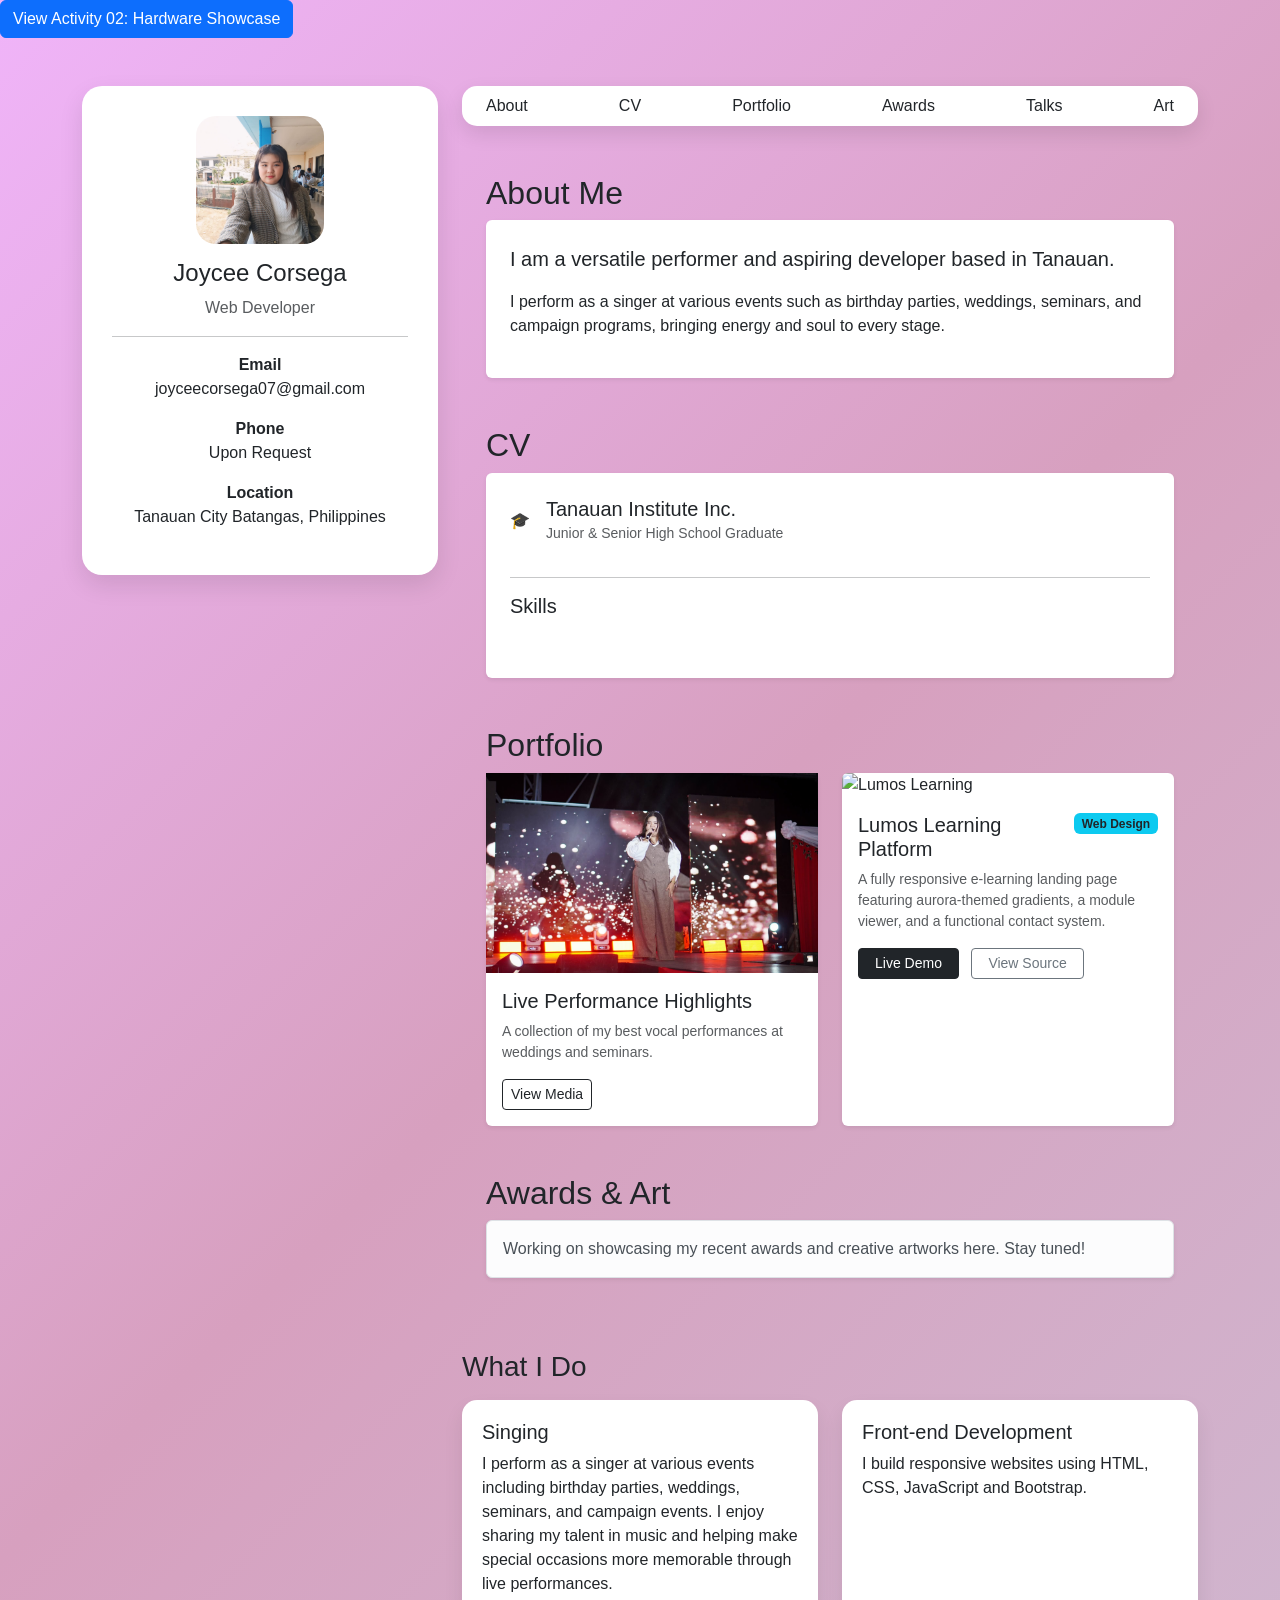
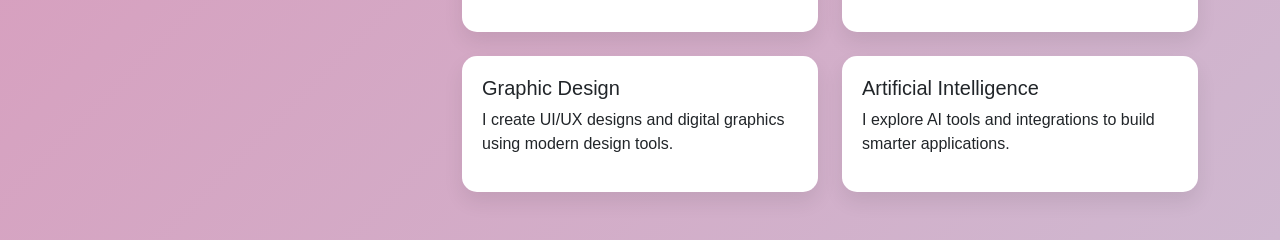
==== index.html @ 38aa0bbe "Add files via upload" ====
<!DOCTYPE html>
<html lang="en">

<head>
    <meta charset="UTF-8">
    <meta name="viewport" content="width=device-width, initial-scale=1">

    <title>My Portfolio</title>

    <!-- Bootstrap -->
    <link href="https://cdn.jsdelivr.net/npm/bootstrap@5.3.2/dist/css/bootstrap.min.css" rel="stylesheet">
       <a href="A02/index.html" class="btn btn-primary">View Activity 02: Hardware Showcase</a>

    <style>
        body {
            background: linear-gradient(135deg, #f0b4f9, #d7a0bf, #cfb8d0);
            font-family: Arial;
        }

        .profile-card {
            background: white;
            border-radius: 20px;
            padding: 30px;
            box-shadow: 0 10px 25px rgba(0, 0, 0, 0.1);
            text-align: center;
        }

        .profile-card img {
            width: 120px;
            height: 120px;
            border-radius: 20px;
            object-fit: cover;
            margin-bottom: 15px;
        }

        .info-card {
            background: white;
            border-radius: 15px;
            padding: 20px;
            box-shadow: 0 10px 20px rgba(0, 0, 0, 0.08);
            height: 100%;
        }

        .navbar {
            border-radius: 15px;
            box-shadow: 0 8px 20px rgba(0, 0, 0, 0.1);
        }
    </style>
</head>

<body>

    <div class="container py-5">

        <div class="row">

            <!-- LEFT PROFILE -->
            <div class="col-md-4 mb-4">

                <div class="profile-card">

                    <img src="jycee3.jpg" style="width:128px;height:128px;">

                    <h4>Joycee Corsega</h4>
                    <p class="text-muted">Web Developer</p>

                    <hr>

                    <p><strong>Email</strong><br>joyceecorsega07@gmail.com</p>
                    <p><strong>Phone</strong><br>Upon Request</p>
                    <p><strong>Location</strong><br>Tanauan City Batangas, Philippines</p>

                </div>

            </div>

            <!-- RIGHT CONTENT -->
            <div class="col-md-8">

                <!-- NAV -->
                <nav class="navbar navbar-light bg-white px-4 mb-4">
                    <a class="nav-link" href="#about">About</a>
                    <a class="nav-link" href="#cv">CV</a>
                    <a class="nav-link" href="#portfolio">Portfolio</a>
                    <a class="nav-link" href="#awards">Awards</a>
                    <a class="nav-link" href="#talks">Talks</a>
                    <a class="nav-link" href="#art">Art</a>
                </nav>

               <div class="content-wrapper p-4">

    <section id="about" class="mb-5">
        <h2 class="section-title">About Me</h2>
        <div class="card shadow-sm border-0 p-4 bg-glass">
            <p class="lead">I am a versatile performer and aspiring developer based in Tanauan.</p>
            <p>I perform as a singer at various events such as birthday parties, weddings, seminars, and campaign programs, bringing energy and soul to every stage.</p>
        </div>
    </section>

    <section id="cv" class="mb-5">
        <h2 class="section-title">CV</h2>
        <div class="card shadow-sm border-0 p-4">
            <div class="d-flex align-items-center mb-3">
                <div class="icon-box me-3">🎓</div>
                <div>
                    <h5 class="mb-0">Tanauan Institute Inc.</h5>
                    <small class="text-muted">Junior & Senior High School Graduate</small>
                </div>
            </div>
            <hr>
            <h5 class="mb-3">Skills</h5>
            <div class="d-flex flex-wrap gap-2">
                <span class="badge bg-soft-primary">Front-end Development</span>
                <span class="badge bg-soft-primary">Public Performance</span>
                <span class="badge bg-soft-primary">Event Hosting</span>
            </div>
        </div>
    </section>

    <section id="portfolio" class="mb-5">
        <h2 class="section-title">Portfolio</h2>
        <div class="row g-4">
            <div class="col-md-6">
                <div class="card project-card h-100 border-0 shadow-sm">
                  <div class="project-image-wrapper">
                    <img src="jycee....jpg" alt="Live Performance" class="img-fluid w-100" style="height: 200px; object-fit: cover;">
                </div>
                    <div class="card-body">
                        <h5>Live Performance Highlights</h5>
                        <p class="small text-muted">A collection of my best vocal performances at weddings and seminars.</p>
                        <button class="btn btn-sm btn-outline-dark">View Media</button>
                    </div>
                </div>
            </div>
         <div class="col-md-6">
            <div class="card project-card h-100 border-0 shadow-sm overflow-hidden">
                <div class="project-image-wrapper">
                    <img src="https://images.unsplash.com/photo-1588072432836-e10032774350?q=80&w=1200&auto=format&fit=crop" alt="Lumos Learning" class="img-fluid w-100" style="height: 200px; object-fit: cover;">
                </div>
                <div class="card-body">
                    <div class="d-flex justify-content-between align-items-start mb-2">
                        <h5 class="card-title mb-0">Lumos Learning Platform</h5>
                        <span class="badge bg-info text-dark">Web Design</span>
                    </div>
                    <p class="card-text small text-muted">
                        A fully responsive e-learning landing page featuring aurora-themed gradients, a module viewer, and a functional contact system.
                    </p>
                    <div class="mt-3">
                        <a href="LUMOS-LEARNING.html" class="btn btn-sm btn-dark px-3">Live Demo</a>
                        <button class="btn btn-sm btn-outline-secondary px-3 ms-2">View Source</button>
                    </div>
                </div>
            </div>
        </div>

    </div>
</section>

    <section id="awards" class="mb-5">
        <h2 class="section-title">Awards & Art</h2>
        <div class="alert alert-light border shadow-sm">
             Working on showcasing my recent awards and creative artworks here. Stay tuned!
        </div>
    </section>

</div>

                <!-- WHAT I DO -->
                <h3 class="mb-3">What I Do</h3>

                <div class="row g-4">

                    <div class="col-md-6">
                        <div class="info-card">
                            <h5>Singing</h5>
                            <p>
                                I perform as a singer at various events including birthday parties, weddings, seminars,
                                and campaign events. I enjoy sharing my talent in music and helping make special
                                occasions more memorable through live performances.
                            </p>
                        </div>
                    </div>

                    <div class="col-md-6">
                        <div class="info-card">
                            <h5>Front-end Development</h5>
                            <p>
                                I build responsive websites using HTML, CSS, JavaScript and Bootstrap.
                            </p>
                        </div>
                    </div>

                    <div class="col-md-6">
                        <div class="info-card">
                            <h5>Graphic Design</h5>
                            <p>
                                I create UI/UX designs and digital graphics using modern design tools.
                            </p>
                        </div>
                    </div>

                    <div class="col-md-6">
                        <div class="info-card">
                            <h5>Artificial Intelligence</h5>
                            <p>
                                I explore AI tools and integrations to build smarter applications.
                            </p>
                        </div>
                    </div>

                </div>

            </div>

        </div>

    </div>

</body>

</html>
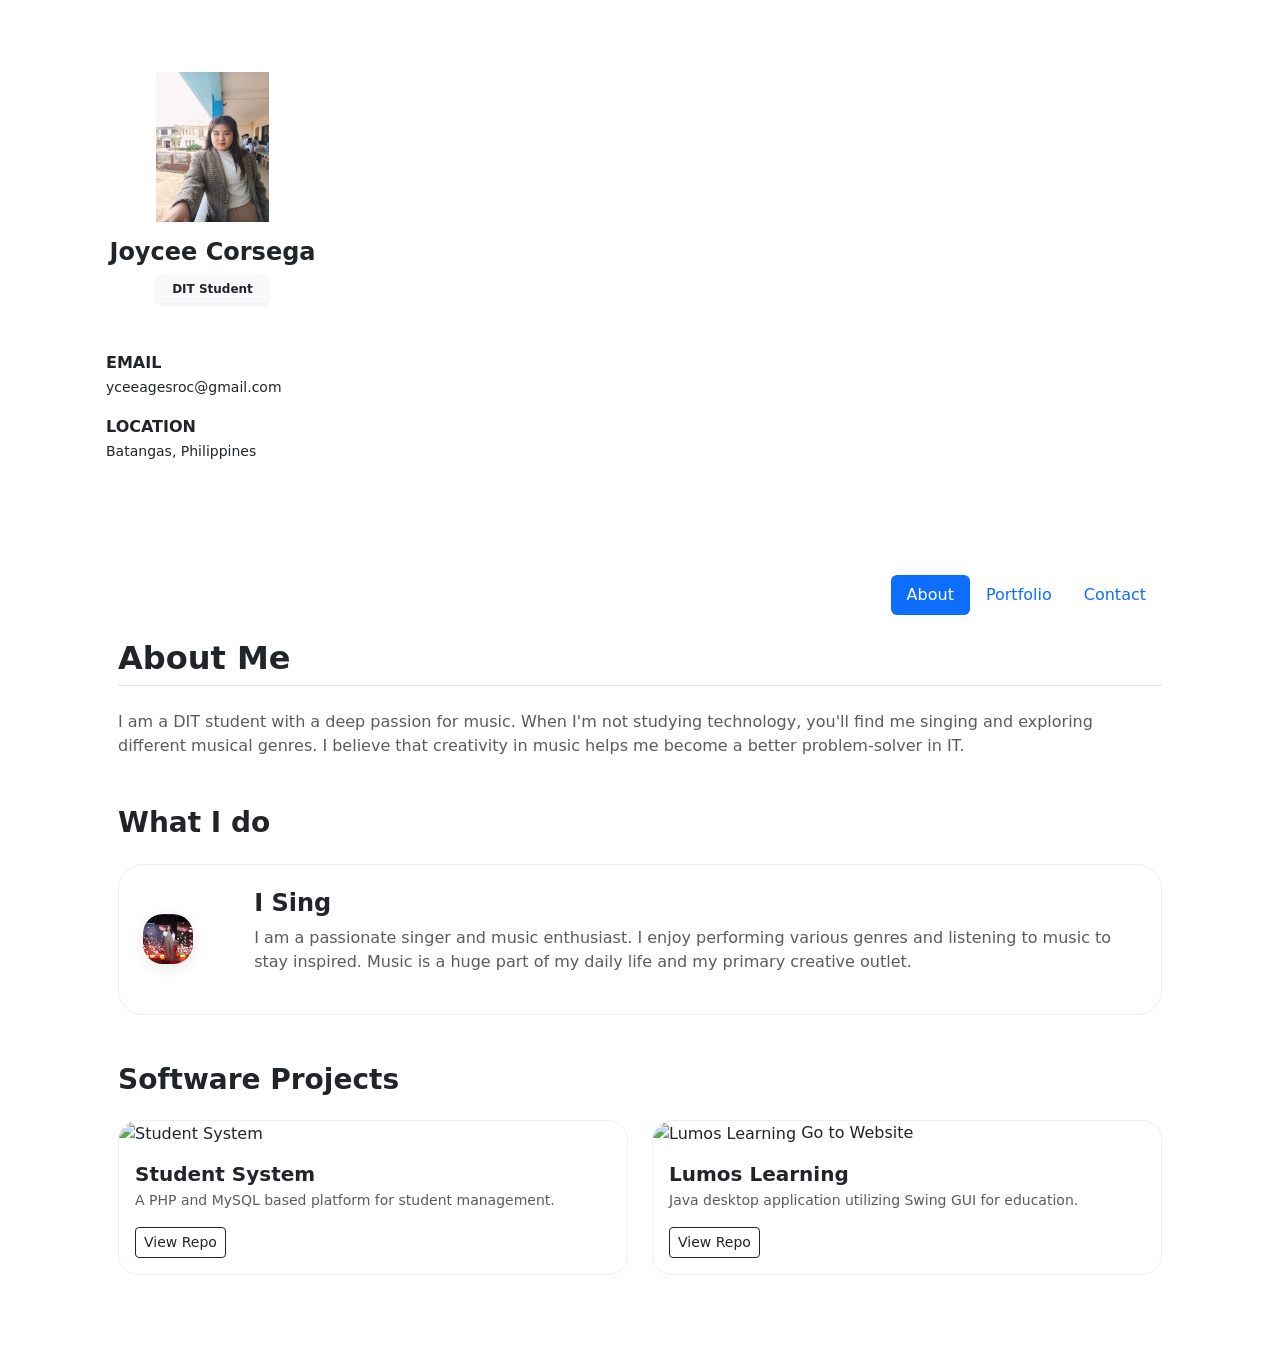
==== commit 8c43b8d1: "Initial commit" ====
--- a/index.html
+++ b/index.html
@@ -1,221 +1,78 @@
-<!DOCTYPE html>
-<html lang="en">
-
-<head>
-    <meta charset="UTF-8">
-    <meta name="viewport" content="width=device-width, initial-scale=1">
-
-    <title>My Portfolio</title>
-
-    <!-- Bootstrap -->
-    <link href="https://cdn.jsdelivr.net/npm/bootstrap@5.3.2/dist/css/bootstrap.min.css" rel="stylesheet">
-       <a href="A02/index.html" class="btn btn-primary">View Activity 02: Hardware Showcase</a>
-
-    <style>
-        body {
-            background: linear-gradient(135deg, #f0b4f9, #d7a0bf, #cfb8d0);
-            font-family: Arial;
-        }
-
-        .profile-card {
-            background: white;
-            border-radius: 20px;
-            padding: 30px;
-            box-shadow: 0 10px 25px rgba(0, 0, 0, 0.1);
-            text-align: center;
-        }
-
-        .profile-card img {
-            width: 120px;
-            height: 120px;
-            border-radius: 20px;
-            object-fit: cover;
-            margin-bottom: 15px;
-        }
-
-        .info-card {
-            background: white;
-            border-radius: 15px;
-            padding: 20px;
-            box-shadow: 0 10px 20px rgba(0, 0, 0, 0.08);
-            height: 100%;
-        }
-
-        .navbar {
-            border-radius: 15px;
-            box-shadow: 0 8px 20px rgba(0, 0, 0, 0.1);
-        }
-    </style>
-</head>
-
-<body>
-
-    <div class="container py-5">
-
-        <div class="row">
-
-            <!-- LEFT PROFILE -->
-            <div class="col-md-4 mb-4">
-
-                <div class="profile-card">
-
-                    <img src="jycee3.jpg" style="width:128px;height:128px;">
-
-                    <h4>Joycee Corsega</h4>
-                    <p class="text-muted">Web Developer</p>
-
-                    <hr>
-
-                    <p><strong>Email</strong><br>joyceecorsega07@gmail.com</p>
-                    <p><strong>Phone</strong><br>Upon Request</p>
-                    <p><strong>Location</strong><br>Tanauan City Batangas, Philippines</p>
-
-                </div>
-
-            </div>
-
-            <!-- RIGHT CONTENT -->
-            <div class="col-md-8">
-
-                <!-- NAV -->
-                <nav class="navbar navbar-light bg-white px-4 mb-4">
-                    <a class="nav-link" href="#about">About</a>
-                    <a class="nav-link" href="#cv">CV</a>
-                    <a class="nav-link" href="#portfolio">Portfolio</a>
-                    <a class="nav-link" href="#awards">Awards</a>
-                    <a class="nav-link" href="#talks">Talks</a>
-                    <a class="nav-link" href="#art">Art</a>
-                </nav>
-
-               <div class="content-wrapper p-4">
-
-    <section id="about" class="mb-5">
-        <h2 class="section-title">About Me</h2>
-        <div class="card shadow-sm border-0 p-4 bg-glass">
-            <p class="lead">I am a versatile performer and aspiring developer based in Tanauan.</p>
-            <p>I perform as a singer at various events such as birthday parties, weddings, seminars, and campaign programs, bringing energy and soul to every stage.</p>
-        </div>
-    </section>
-
-    <section id="cv" class="mb-5">
-        <h2 class="section-title">CV</h2>
-        <div class="card shadow-sm border-0 p-4">
-            <div class="d-flex align-items-center mb-3">
-                <div class="icon-box me-3">🎓</div>
-                <div>
-                    <h5 class="mb-0">Tanauan Institute Inc.</h5>
-                    <small class="text-muted">Junior & Senior High School Graduate</small>
-                </div>
-            </div>
-            <hr>
-            <h5 class="mb-3">Skills</h5>
-            <div class="d-flex flex-wrap gap-2">
-                <span class="badge bg-soft-primary">Front-end Development</span>
-                <span class="badge bg-soft-primary">Public Performance</span>
-                <span class="badge bg-soft-primary">Event Hosting</span>
-            </div>
-        </div>
-    </section>
-
-    <section id="portfolio" class="mb-5">
-        <h2 class="section-title">Portfolio</h2>
-        <div class="row g-4">
-            <div class="col-md-6">
-                <div class="card project-card h-100 border-0 shadow-sm">
-                  <div class="project-image-wrapper">
-                    <img src="jycee....jpg" alt="Live Performance" class="img-fluid w-100" style="height: 200px; object-fit: cover;">
-                </div>
-                    <div class="card-body">
-                        <h5>Live Performance Highlights</h5>
-                        <p class="small text-muted">A collection of my best vocal performances at weddings and seminars.</p>
-                        <button class="btn btn-sm btn-outline-dark">View Media</button>
-                    </div>
-                </div>
-            </div>
-         <div class="col-md-6">
-            <div class="card project-card h-100 border-0 shadow-sm overflow-hidden">
-                <div class="project-image-wrapper">
-                    <img src="https://images.unsplash.com/photo-1588072432836-e10032774350?q=80&w=1200&auto=format&fit=crop" alt="Lumos Learning" class="img-fluid w-100" style="height: 200px; object-fit: cover;">
-                </div>
-                <div class="card-body">
-                    <div class="d-flex justify-content-between align-items-start mb-2">
-                        <h5 class="card-title mb-0">Lumos Learning Platform</h5>
-                        <span class="badge bg-info text-dark">Web Design</span>
-                    </div>
-                    <p class="card-text small text-muted">
-                        A fully responsive e-learning landing page featuring aurora-themed gradients, a module viewer, and a functional contact system.
-                    </p>
-                    <div class="mt-3">
-                        <a href="LUMOS-LEARNING.html" class="btn btn-sm btn-dark px-3">Live Demo</a>
-                        <button class="btn btn-sm btn-outline-secondary px-3 ms-2">View Source</button>
-                    </div>
-                </div>
-            </div>
-        </div>
-
-    </div>
-</section>
-
-    <section id="awards" class="mb-5">
-        <h2 class="section-title">Awards & Art</h2>
-        <div class="alert alert-light border shadow-sm">
-             Working on showcasing my recent awards and creative artworks here. Stay tuned!
-        </div>
-    </section>
-
-</div>
-
-                <!-- WHAT I DO -->
-                <h3 class="mb-3">What I Do</h3>
-
-                <div class="row g-4">
-
-                    <div class="col-md-6">
-                        <div class="info-card">
-                            <h5>Singing</h5>
-                            <p>
-                                I perform as a singer at various events including birthday parties, weddings, seminars,
-                                and campaign events. I enjoy sharing my talent in music and helping make special
-                                occasions more memorable through live performances.
-                            </p>
-                        </div>
-                    </div>
-
-                    <div class="col-md-6">
-                        <div class="info-card">
-                            <h5>Front-end Development</h5>
-                            <p>
-                                I build responsive websites using HTML, CSS, JavaScript and Bootstrap.
-                            </p>
-                        </div>
-                    </div>
-
-                    <div class="col-md-6">
-                        <div class="info-card">
-                            <h5>Graphic Design</h5>
-                            <p>
-                                I create UI/UX designs and digital graphics using modern design tools.
-                            </p>
-                        </div>
-                    </div>
-
-                    <div class="col-md-6">
-                        <div class="info-card">
-                            <h5>Artificial Intelligence</h5>
-                            <p>
-                                I explore AI tools and integrations to build smarter applications.
-                            </p>
-                        </div>
-                    </div>
-
-                </div>
-
-            </div>
-
-        </div>
-
-    </div>
-
-</body>
-
-</html>+<!DOCTYPE html>
+<html lang="en">
+<head>
+    <meta charset="UTF-8">
+    <meta name="viewport" content="width=device-width, initial-scale=1.0">
+    <title>Personal Portfolio</title>
+    <link href="https://cdn.jsdelivr.net/npm/bootstrap@5.3.0/dist/css/bootstrap.min.css" rel="stylesheet">
+    <link href="https://fonts.googleapis.com/css2?family=Poppins:wght@300;400;600&display=swap" rel="stylesheet">
+    <link rel="stylesheet" href="style.css">
+</head>
+<body>
+
+<div class="container py-5">
+    <div class="row g-4">
+        
+        <div class="col-lg-3">
+            <div class="glass-card text-center p-4">
+                <img src="jycee3.jpg" style=”width:150px;height:150px;” alt="Profile" class="profile-img mb-3">
+                <h2 class="fw-bold h4">Joycee Corsega</h2>
+                <span class="badge bg-light text-dark mb-4 px-3 py-2 shadow-sm">DIT Student</span>
+                
+                <div class="text-start info-section mt-4">
+                    <p><strong>EMAIL</strong><br><small>yceeagesroc@gmail.com</small></p>
+                    <p><strong>LOCATION</strong><br><small>Batangas, Philippines</small></p>
+                </div>
+            </div>
+        </div>
+
+<div class="glass-card p-5">
+    <ul class="nav nav-pills justify-content-end mb-4">
+        <li class="nav-item"><a class="nav-link active" href="#">About</a></li>
+        <li class="nav-item"><a class="nav-link" href="#portfolio">Portfolio</a></li>
+        <li class="nav-item"><a class="nav-link" href="#">Contact</a></li>
+    </ul>
+
+    <h2 class="fw-bold mb-4 border-bottom pb-2">About Me</h2>
+    <p class="text-muted">I am a DIT student with a deep passion for music. When I'm not studying technology, you'll find me singing and exploring different musical genres. I believe that creativity in music helps me become a better problem-solver in IT.</p>
+
+    <h3 class="fw-bold mt-5 mb-4">What I do</h3>
+    <div class="row">
+        <div class="col-12">
+            <div class="service-card p-4 d-flex align-items-center"> 
+                <div class="me-4" style="width:150px;">
+                    <img src="jycee....jpg" alt="Singing" class="service-img-large">
+                </div>
+                <div>
+                    <h4 class="fw-bold">I Sing</h4>
+                    <p class="text-muted">I am a passionate singer and music enthusiast. I enjoy performing various genres and listening to music to stay inspired. Music is a huge part of my daily life and my primary creative outlet.</p>
+                </div>
+            </div>
+        </div>
+    </div>
+
+    <h3 id="portfolio" class="fw-bold mt-5 mb-4">Software Projects</h3>
+    <div class="row g-4">
+        <div class="col-md-6">
+            <div class="project-box p-0 overflow-hidden">
+                <img src="student-system.jpg" alt="Student System" class="w-100 project-preview">
+                <div class="p-3">
+                    <h5 class="fw-bold mb-1">Student System</h5>
+                    <p class="small text-muted">A PHP and MySQL based platform for student management.</p>
+                    <a href="https://github.com/yceeagesroc/Student-System" class="btn btn-sm btn-outline-dark">View Repo</a>
+                </div>
+            </div>
+        </div>
+        <div class="col-md-6">
+            <div class="project-box p-0 overflow-hidden">
+                <img src="practice1.html"alt="Lumos Learning" class="w-100 project-preview">
+                <a hrer="practice1.html">Go to Website</a>
+                <div class="p-3">
+                    <h5 class="fw-bold mb-1">Lumos Learning</h5>
+                    <p class="small text-muted">Java desktop application utilizing Swing GUI for education.</p>
+                    <a href="#" class="btn btn-sm btn-outline-dark">View Repo</a>
+                </div>
+            </div>
+        </div>
+    </div>
+</div>
--- a/style.css
+++ b/style.css
@@ -0,0 +1,39 @@
+/* Singing Section Image */
+.service-img-large {
+    width: 50px;
+    height: 50px;
+    object-fit: cover;
+    border-radius: 20px;
+    box-shadow: 0 4px 15px rgba(0,0,0,0.1);
+}
+
+/* Service Card Layout */
+.service-card {
+    background: white;
+    border-radius: 25px;
+    border: 1px solid #eee;
+    transition: 0.3s ease;
+}
+
+/* Project Boxes */
+.project-box {
+    background: white;
+    border-radius: 20px;
+    border: 1px solid #eee;
+    transition: 0.3s ease;
+}
+
+.project-box:hover {
+    transform: translateY(-8px);
+    box-shadow: 0 12px 24px rgba(0,0,0,0.1);
+}
+
+.project-preview {
+    height: 180px;
+    object-fit: cover;
+}
+
+/* Global Smooth Scroll */
+html {
+    scroll-behavior: smooth;
+}
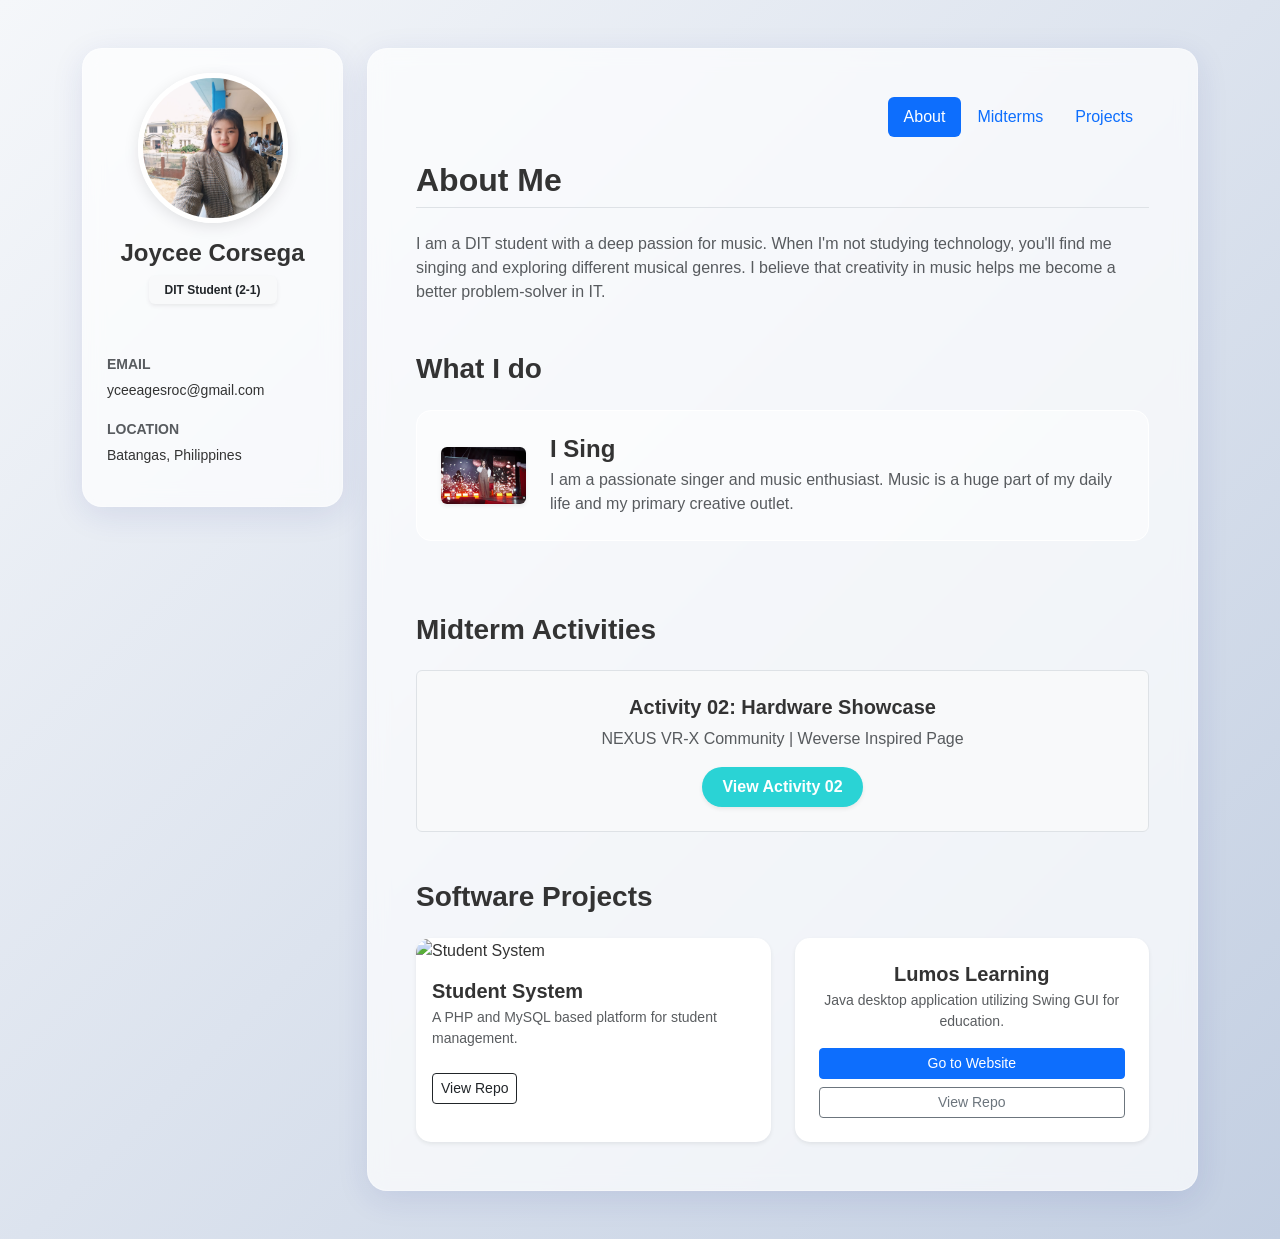
==== commit d1b06c7d: "Update index.html" ====
--- a/index.html
+++ b/index.html
@@ -3,10 +3,67 @@
 <head>
     <meta charset="UTF-8">
     <meta name="viewport" content="width=device-width, initial-scale=1.0">
-    <title>Personal Portfolio</title>
+    <title>Joycee Corsega | Portfolio</title>
     <link href="https://cdn.jsdelivr.net/npm/bootstrap@5.3.0/dist/css/bootstrap.min.css" rel="stylesheet">
     <link href="https://fonts.googleapis.com/css2?family=Poppins:wght@300;400;600&display=swap" rel="stylesheet">
-    <link rel="stylesheet" href="style.css">
+    <style>
+        /* Internal CSS para sigurado ang glass effect */
+        body {
+            background: linear-gradient(135deg, #f5f7fa 0%, #c3cfe2 100%);
+            font-family: 'Poppins', sans-serif;
+            min-height: 100vh;
+            color: #333;
+        }
+        .glass-card {
+            background: rgba(255, 255, 255, 0.7);
+            backdrop-filter: blur(10px);
+            border-radius: 20px;
+            border: 1px solid rgba(255, 255, 255, 0.3);
+            box-shadow: 0 8px 32px 0 rgba(31, 38, 135, 0.1);
+        }
+        .profile-img {
+            border: 5px solid white;
+            box-shadow: 0 4px 15px rgba(0,0,0,0.1);
+            object-fit: cover;
+            border-radius: 50%;
+        }
+        .service-card {
+            background: rgba(255, 255, 255, 0.5);
+            border-radius: 15px;
+            border: 1px solid white;
+            transition: 0.3s;
+        }
+        .project-box {
+            background: white;
+            border-radius: 15px;
+            overflow: hidden;
+            transition: 0.3s;
+        }
+        .project-box:hover {
+            transform: translateY(-5px);
+            box-shadow: 0 10px 25px rgba(0,0,0,0.1);
+        }
+        .project-preview {
+            height: 180px;
+            object-fit: cover;
+        }
+        .btn-custom {
+            border-radius: 20px;
+            padding: 8px 20px;
+            font-weight: 600;
+            transition: 0.3s;
+        }
+        .btn-weverse {
+            background-color: #2ad3d5;
+            color: white;
+            border: none;
+        }
+        .btn-weverse:hover {
+            background-color: #22b8ba;
+            color: white;
+            box-shadow: 0 4px 12px rgba(42, 211, 213, 0.4);
+        }
+    </style>
 </head>
 <body>
 
@@ -15,64 +72,90 @@
         
         <div class="col-lg-3">
             <div class="glass-card text-center p-4">
-                <img src="jycee3.jpg" style=”width:150px;height:150px;” alt="Profile" class="profile-img mb-3">
+                <img src="jycee3.jpg" style="width:150px; height:150px;" alt="Profile" class="profile-img mb-3">
                 <h2 class="fw-bold h4">Joycee Corsega</h2>
-                <span class="badge bg-light text-dark mb-4 px-3 py-2 shadow-sm">DIT Student</span>
+                <span class="badge bg-light text-dark mb-4 px-3 py-2 shadow-sm">DIT Student (2-1)</span>
                 
-                <div class="text-start info-section mt-4">
-                    <p><strong>EMAIL</strong><br><small>yceeagesroc@gmail.com</small></p>
-                    <p><strong>LOCATION</strong><br><small>Batangas, Philippines</small></p>
+                <div class="text-start mt-4">
+                    <p class="mb-1"><small class="text-muted fw-bold">EMAIL</small></p>
+                    <p class="small">yceeagesroc@gmail.com</p>
+                    <p class="mb-1"><small class="text-muted fw-bold">LOCATION</small></p>
+                    <p class="small">Batangas, Philippines</p>
                 </div>
             </div>
         </div>
 
-<div class="glass-card p-5">
-    <ul class="nav nav-pills justify-content-end mb-4">
-        <li class="nav-item"><a class="nav-link active" href="#">About</a></li>
-        <li class="nav-item"><a class="nav-link" href="#portfolio">Portfolio</a></li>
-        <li class="nav-item"><a class="nav-link" href="#">Contact</a></li>
-    </ul>
+        <div class="col-lg-9">
+            <div class="glass-card p-5">
+                
+                <ul class="nav nav-pills justify-content-end mb-4">
+                    <li class="nav-item"><a class="nav-link active" href="#">About</a></li>
+                    <li class="nav-item"><a class="nav-link" href="#midterms">Midterms</a></li>
+                    <li class="nav-item"><a class="nav-link" href="#portfolio">Projects</a></li>
+                </ul>
 
-    <h2 class="fw-bold mb-4 border-bottom pb-2">About Me</h2>
-    <p class="text-muted">I am a DIT student with a deep passion for music. When I'm not studying technology, you'll find me singing and exploring different musical genres. I believe that creativity in music helps me become a better problem-solver in IT.</p>
+                <h2 class="fw-bold mb-4 border-bottom pb-2">About Me</h2>
+                <p class="text-muted">I am a DIT student with a deep passion for music. When I'm not studying technology, you'll find me singing and exploring different musical genres. I believe that creativity in music helps me become a better problem-solver in IT.</p>
 
-    <h3 class="fw-bold mt-5 mb-4">What I do</h3>
-    <div class="row">
-        <div class="col-12">
-            <div class="service-card p-4 d-flex align-items-center"> 
-                <div class="me-4" style="width:150px;">
-                    <img src="jycee....jpg" alt="Singing" class="service-img-large">
+                <h3 class="fw-bold mt-5 mb-4">What I do</h3>
+                <div class="row">
+                    <div class="col-12">
+                        <div class="service-card p-4 d-flex align-items-center mb-4"> 
+                            <div class="me-4" style="width:120px;">
+                                <img src="jycee....jpg" alt="Singing" class="img-fluid rounded shadow-sm">
+                            </div>
+                            <div>
+                                <h4 class="fw-bold mb-1">I Sing</h4>
+                                <p class="text-muted mb-0">I am a passionate singer and music enthusiast. Music is a huge part of my daily life and my primary creative outlet.</p>
+                            </div>
+                        </div>
+                    </div>
                 </div>
-                <div>
-                    <h4 class="fw-bold">I Sing</h4>
-                    <p class="text-muted">I am a passionate singer and music enthusiast. I enjoy performing various genres and listening to music to stay inspired. Music is a huge part of my daily life and my primary creative outlet.</p>
+
+                <h3 id="midterms" class="fw-bold mt-5 mb-4">Midterm Activities</h3>
+                <div class="row g-4 mb-5">
+                    <div class="col-12 text-center">
+                        <div class="p-4 border rounded bg-light">
+                            <h5 class="fw-bold">Activity 02: Hardware Showcase</h5>
+                            <p class="text-muted">NEXUS VR-X Community | Weverse Inspired Page</p>
+                            <a href="A02.html" class="btn btn-custom btn-weverse shadow-sm">
+                                View Activity 02
+                            </a>
+                        </div>
+                    </div>
                 </div>
+
+                <h3 id="portfolio" class="fw-bold mt-5 mb-4">Software Projects</h3>
+                <div class="row g-4">
+                    <div class="col-md-6">
+                        <div class="project-box shadow-sm h-100">
+                            <img src="student-system.jpg" alt="Student System" class="w-100 project-preview">
+                            <div class="p-3">
+                                <h5 class="fw-bold mb-1">Student System</h5>
+                                <p class="small text-muted">A PHP and MySQL based platform for student management.</p>
+                                <a href="https://github.com/yceeagesroc/Student-System" class="btn btn-sm btn-outline-dark mt-2">View Repo</a>
+                            </div>
+                        </div>
+                    </div>
+                    <div class="col-md-6">
+                        <div class="project-box shadow-sm h-100">
+                            <div class="p-4 text-center">
+                                <h5 class="fw-bold mb-1">Lumos Learning</h5>
+                                <p class="small text-muted">Java desktop application utilizing Swing GUI for education.</p>
+                                <div class="d-grid gap-2 mt-3">
+                                    <a href="practice1.html" class="btn btn-sm btn-primary">Go to Website</a>
+                                    <a href="#" class="btn btn-sm btn-outline-secondary">View Repo</a>
+                                </div>
+                            </div>
+                        </div>
+                    </div>
+                </div>
+
             </div>
         </div>
     </div>
+</div>
 
-    <h3 id="portfolio" class="fw-bold mt-5 mb-4">Software Projects</h3>
-    <div class="row g-4">
-        <div class="col-md-6">
-            <div class="project-box p-0 overflow-hidden">
-                <img src="student-system.jpg" alt="Student System" class="w-100 project-preview">
-                <div class="p-3">
-                    <h5 class="fw-bold mb-1">Student System</h5>
-                    <p class="small text-muted">A PHP and MySQL based platform for student management.</p>
-                    <a href="https://github.com/yceeagesroc/Student-System" class="btn btn-sm btn-outline-dark">View Repo</a>
-                </div>
-            </div>
-        </div>
-        <div class="col-md-6">
-            <div class="project-box p-0 overflow-hidden">
-                <img src="practice1.html"alt="Lumos Learning" class="w-100 project-preview">
-                <a hrer="practice1.html">Go to Website</a>
-                <div class="p-3">
-                    <h5 class="fw-bold mb-1">Lumos Learning</h5>
-                    <p class="small text-muted">Java desktop application utilizing Swing GUI for education.</p>
-                    <a href="#" class="btn btn-sm btn-outline-dark">View Repo</a>
-                </div>
-            </div>
-        </div>
-    </div>
-</div>+<script src="https://cdn.jsdelivr.net/npm/bootstrap@5.3.2/dist/js/bootstrap.bundle.min.js"></script>
+</body>
+</html>
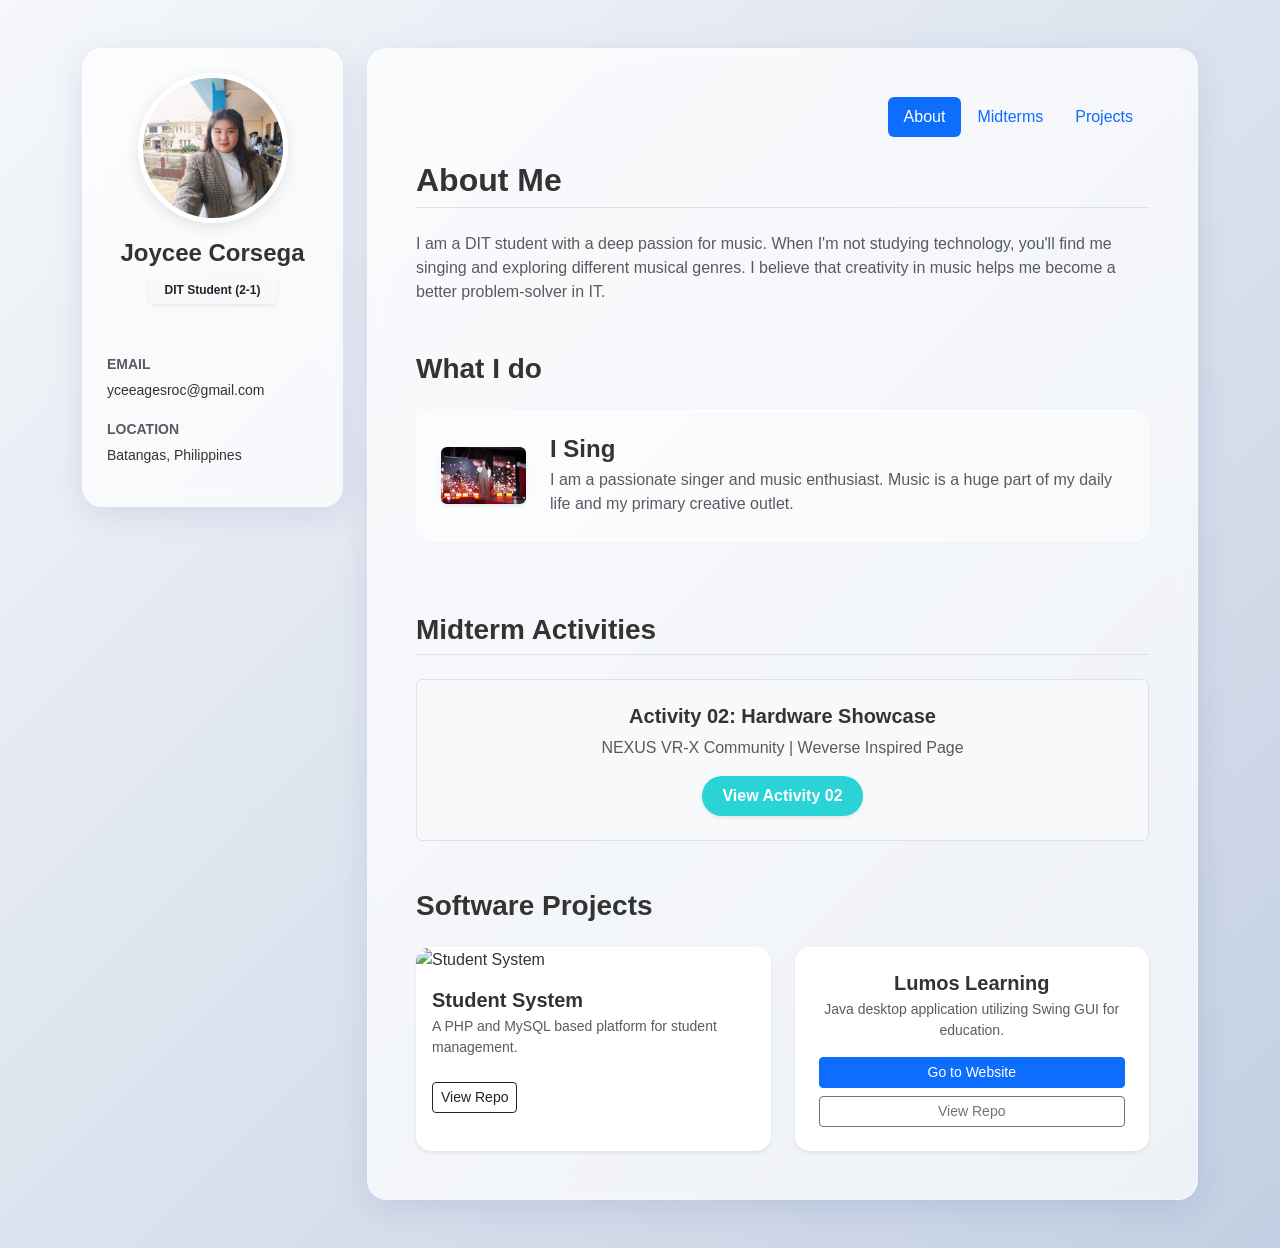
==== commit 2753a1f2: "Update index.html" ====
--- a/index.html
+++ b/index.html
@@ -52,6 +52,8 @@
             padding: 8px 20px;
             font-weight: 600;
             transition: 0.3s;
+            text-decoration: none;
+            display: inline-block;
         }
         .btn-weverse {
             background-color: #2ad3d5;
@@ -112,13 +114,13 @@
                     </div>
                 </div>
 
-                <h3 id="midterms" class="fw-bold mt-5 mb-4">Midterm Activities</h3>
+                <h3 id="midterms" class="fw-bold mt-5 mb-4 border-bottom pb-2">Midterm Activities</h3>
                 <div class="row g-4 mb-5">
                     <div class="col-12 text-center">
                         <div class="p-4 border rounded bg-light">
                             <h5 class="fw-bold">Activity 02: Hardware Showcase</h5>
                             <p class="text-muted">NEXUS VR-X Community | Weverse Inspired Page</p>
-                            <a href="A02.html" class="btn btn-custom btn-weverse shadow-sm">
+                            <a href="https://yceeagesroc.github.io/ycee-midterms/" target="_blank" class="btn btn-custom btn-weverse shadow-sm">
                                 View Activity 02
                             </a>
                         </div>
@@ -133,7 +135,7 @@
                             <div class="p-3">
                                 <h5 class="fw-bold mb-1">Student System</h5>
                                 <p class="small text-muted">A PHP and MySQL based platform for student management.</p>
-                                <a href="https://github.com/yceeagesroc/Student-System" class="btn btn-sm btn-outline-dark mt-2">View Repo</a>
+                                <a href="https://github.com/yceeagesroc/Student-System" target="_blank" class="btn btn-sm btn-outline-dark mt-2">View Repo</a>
                             </div>
                         </div>
                     </div>
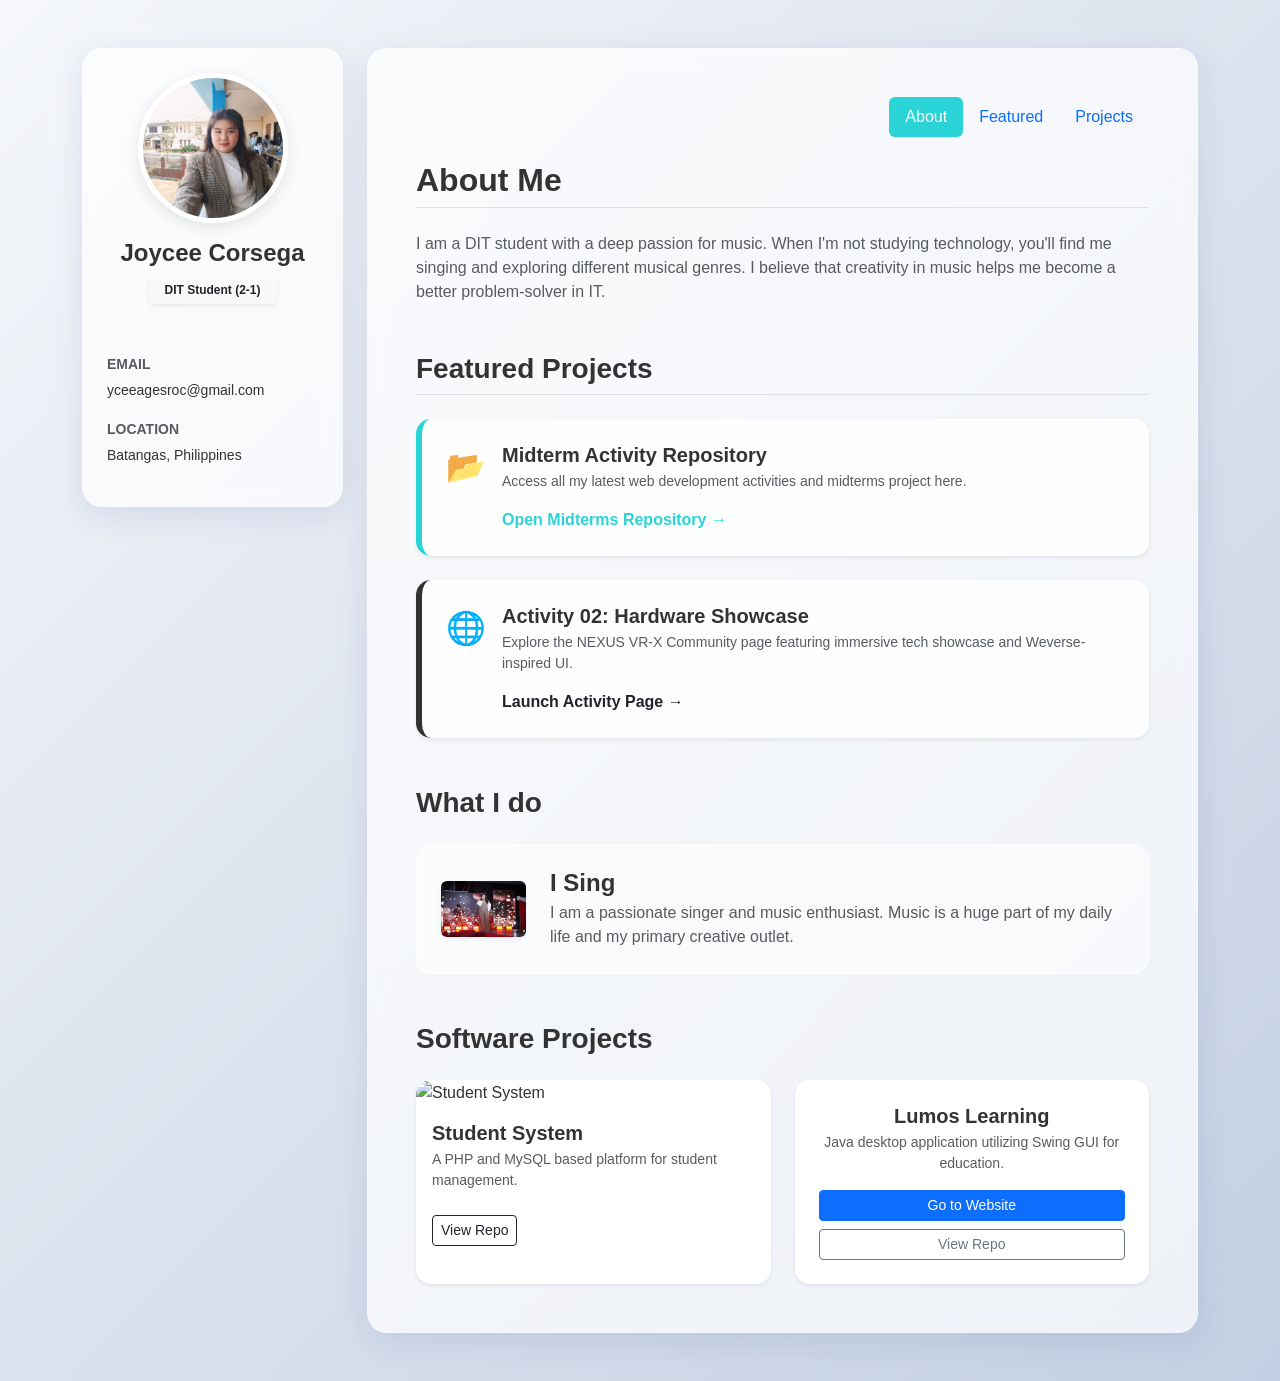
==== commit 2496875c: "Update index.html" ====
--- a/index.html
+++ b/index.html
@@ -7,7 +7,6 @@
     <link href="https://cdn.jsdelivr.net/npm/bootstrap@5.3.0/dist/css/bootstrap.min.css" rel="stylesheet">
     <link href="https://fonts.googleapis.com/css2?family=Poppins:wght@300;400;600&display=swap" rel="stylesheet">
     <style>
-        /* Internal CSS para sigurado ang glass effect */
         body {
             background: linear-gradient(135deg, #f5f7fa 0%, #c3cfe2 100%);
             font-family: 'Poppins', sans-serif;
@@ -38,6 +37,7 @@
             border-radius: 15px;
             overflow: hidden;
             transition: 0.3s;
+            border: none;
         }
         .project-box:hover {
             transform: translateY(-5px);
@@ -47,23 +47,11 @@
             height: 180px;
             object-fit: cover;
         }
-        .btn-custom {
-            border-radius: 20px;
-            padding: 8px 20px;
-            font-weight: 600;
-            transition: 0.3s;
+        .nav-pills .nav-link.active {
+            background-color: #2ad3d5;
+        }
+        a {
             text-decoration: none;
-            display: inline-block;
-        }
-        .btn-weverse {
-            background-color: #2ad3d5;
-            color: white;
-            border: none;
-        }
-        .btn-weverse:hover {
-            background-color: #22b8ba;
-            color: white;
-            box-shadow: 0 4px 12px rgba(42, 211, 213, 0.4);
         }
     </style>
 </head>
@@ -92,17 +80,56 @@
                 
                 <ul class="nav nav-pills justify-content-end mb-4">
                     <li class="nav-item"><a class="nav-link active" href="#">About</a></li>
-                    <li class="nav-item"><a class="nav-link" href="#midterms">Midterms</a></li>
+                    <li class="nav-item"><a class="nav-link" href="#featured">Featured</a></li>
                     <li class="nav-item"><a class="nav-link" href="#portfolio">Projects</a></li>
                 </ul>
 
                 <h2 class="fw-bold mb-4 border-bottom pb-2">About Me</h2>
                 <p class="text-muted">I am a DIT student with a deep passion for music. When I'm not studying technology, you'll find me singing and exploring different musical genres. I believe that creativity in music helps me become a better problem-solver in IT.</p>
 
+                <h3 id="featured" class="fw-bold mt-5 mb-4 border-bottom pb-2">Featured Projects</h3>
+                <div class="row g-4 mb-5">
+                    
+                    <div class="col-12">
+                        <div class="project-box p-4 shadow-sm border-0" style="border-left: 6px solid #2ad3d5 !important; background: rgba(255,255,255,0.8);">
+                            <div class="d-flex align-items-start">
+                                <div class="me-3">
+                                    <span style="font-size: 2rem;">📂</span>
+                                </div>
+                                <div>
+                                    <h5 class="fw-bold mb-1">Midterm Activity Repository</h5>
+                                    <p class="text-muted small mb-3">Access all my latest web development activities and midterms project here.</p>
+                                    <a href="https://yceeagesroc.github.io/ycee-midterms/" target="_blank" class="fw-bold" style="color: #2ad3d5;">
+                                        Open Midterms Repository →
+                                    </a>
+                                </div>
+                            </div>
+                        </div>
+                    </div>
+
+                    <div class="col-12">
+                        <div class="project-box p-4 shadow-sm border-0" style="border-left: 6px solid #333 !important; background: rgba(255,255,255,0.8);">
+                            <div class="d-flex align-items-start">
+                                <div class="me-3">
+                                    <span style="font-size: 2rem;">🌐</span>
+                                </div>
+                                <div>
+                                    <h5 class="fw-bold mb-1">Activity 02: Hardware Showcase</h5>
+                                    <p class="text-muted small mb-3">Explore the NEXUS VR-X Community page featuring immersive tech showcase and Weverse-inspired UI.</p>
+                                    <a href="https://yceeagesroc.github.io/A02.html" target="_blank" class="fw-bold text-dark">
+                                        Launch Activity Page →
+                                    </a>
+                                </div>
+                            </div>
+                        </div>
+                    </div>
+
+                </div>
+
                 <h3 class="fw-bold mt-5 mb-4">What I do</h3>
-                <div class="row">
+                <div class="row g-4">
                     <div class="col-12">
-                        <div class="service-card p-4 d-flex align-items-center mb-4"> 
+                        <div class="service-card p-4 d-flex align-items-center"> 
                             <div class="me-4" style="width:120px;">
                                 <img src="jycee....jpg" alt="Singing" class="img-fluid rounded shadow-sm">
                             </div>
@@ -110,19 +137,6 @@
                                 <h4 class="fw-bold mb-1">I Sing</h4>
                                 <p class="text-muted mb-0">I am a passionate singer and music enthusiast. Music is a huge part of my daily life and my primary creative outlet.</p>
                             </div>
-                        </div>
-                    </div>
-                </div>
-
-                <h3 id="midterms" class="fw-bold mt-5 mb-4 border-bottom pb-2">Midterm Activities</h3>
-                <div class="row g-4 mb-5">
-                    <div class="col-12 text-center">
-                        <div class="p-4 border rounded bg-light">
-                            <h5 class="fw-bold">Activity 02: Hardware Showcase</h5>
-                            <p class="text-muted">NEXUS VR-X Community | Weverse Inspired Page</p>
-                            <a href="https://yceeagesroc.github.io/ycee-midterms/" target="_blank" class="btn btn-custom btn-weverse shadow-sm">
-                                View Activity 02
-                            </a>
                         </div>
                     </div>
                 </div>
